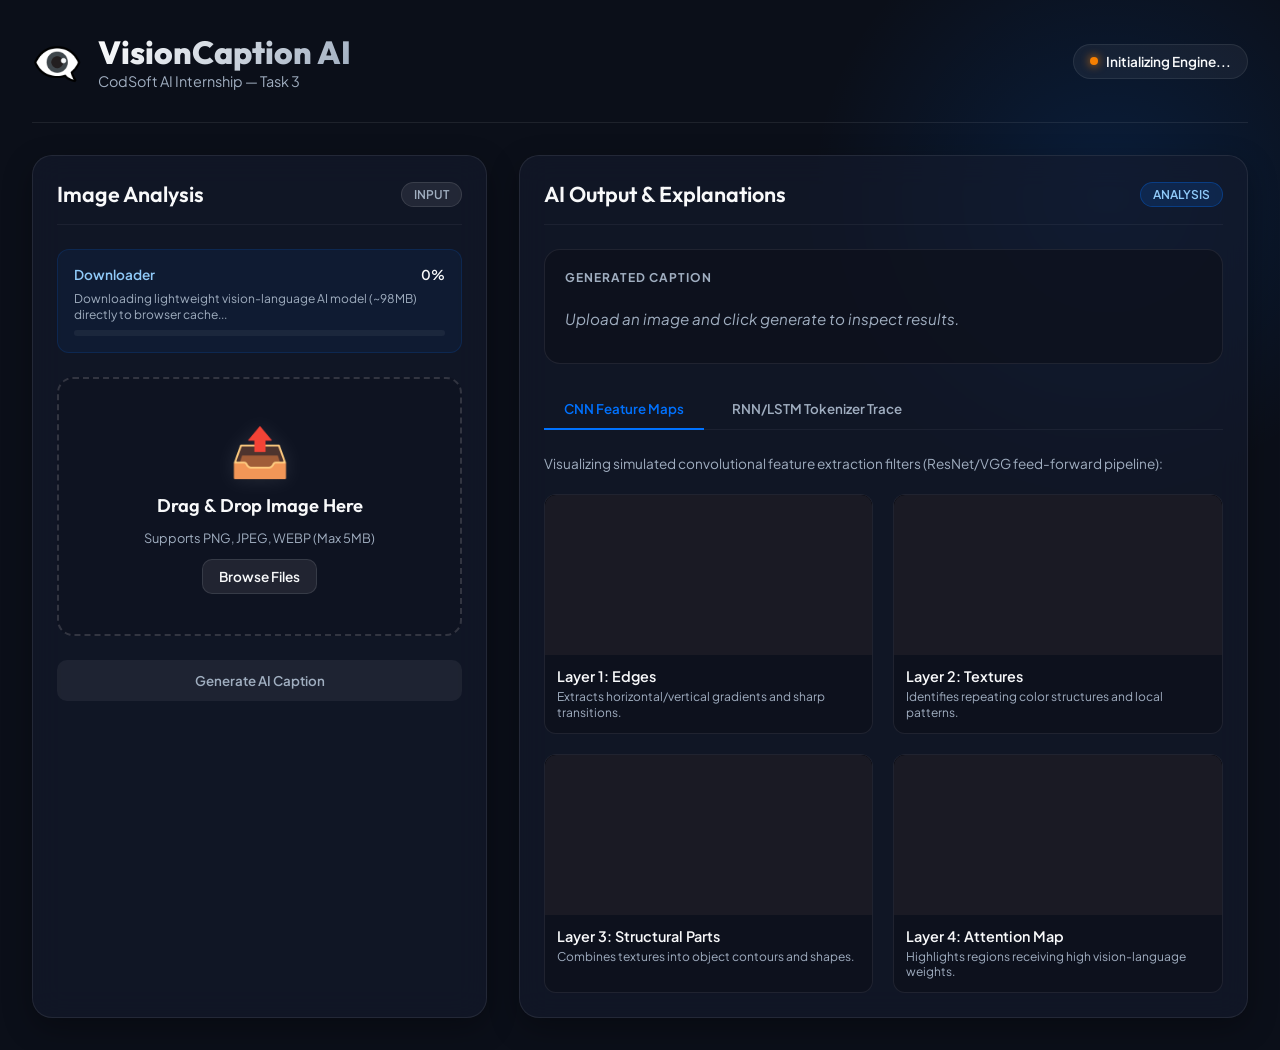
==== Task3_ImageCaptioning/web/index.html @ 7dd08971 "feat: implement Task 3, Task 4, and Task 5 with premium GUIs and clean tests" ====
<!DOCTYPE html>
<html lang="en">
<head>
    <meta charset="UTF-8">
    <meta name="viewport" content="width=device-width, initial-scale=1.0">
    <title>Image Captioning AI Dashboard</title>
    <!-- Google Fonts -->
    <link rel="preconnect" href="https://fonts.googleapis.com">
    <link rel="preconnect" href="https://fonts.gstatic.com" crossorigin>
    <link href="https://fonts.googleapis.com/css2?family=Outfit:wght@300;400;600;800&family=Plus+Jakarta+Sans:wght@300;400;600;700&display=swap" rel="stylesheet">
    <link rel="stylesheet" href="style.css">
</head>
<body>
    <div class="glass-bg-glow"></div>
    <div class="container">
        <!-- Header -->
        <header class="app-header">
            <div class="logo">
                <span class="logo-icon">👁️‍🗨️</span>
                <div class="logo-text">
                    <h1>VisionCaption AI</h1>
                    <p>CodSoft AI Internship — Task 3</p>
                </div>
            </div>
            <div class="model-badge" id="model-status-badge">
                <span class="status-dot offline" id="status-dot"></span>
                <span id="status-text">Initializing Engine...</span>
            </div>
        </header>

        <!-- Main Grid Layout -->
        <main class="dashboard-grid">
            
            <!-- Left Panel: Input & Model Control -->
            <section class="panel upload-panel">
                <div class="panel-header">
                    <h2>Image Analysis</h2>
                    <span class="badge">Input</span>
                </div>
                
                <!-- Model Downloader Alert -->
                <div class="model-loader-container" id="model-loader-container">
                    <div class="loader-info">
                        <span class="loader-title">Downloader</span>
                        <span class="loader-progress" id="loader-progress-percent">0%</span>
                    </div>
                    <p class="loader-description">Downloading lightweight vision-language AI model (~98MB) directly to browser cache...</p>
                    <div class="progress-track">
                        <div class="progress-bar" id="model-progress-bar"></div>
                    </div>
                </div>

                <!-- Drag & Drop Upload Zone -->
                <div class="upload-zone" id="upload-zone">
                    <input type="file" id="image-input" accept="image/*" class="file-input">
                    <div class="upload-prompt" id="upload-prompt">
                        <span class="upload-icon">📤</span>
                        <h3>Drag & Drop Image Here</h3>
                        <p>Supports PNG, JPEG, WEBP (Max 5MB)</p>
                        <button class="btn btn-secondary" id="browse-btn">Browse Files</button>
                    </div>
                    <div class="preview-container" id="preview-container" style="display: none;">
                        <img id="image-preview" src="#" alt="Upload Preview">
                        <button class="btn-remove" id="remove-img-btn" title="Remove Image">&times;</button>
                    </div>
                </div>

                <div class="action-bar">
                    <button class="btn btn-primary btn-block" id="generate-caption-btn" disabled>
                        <span>Generate AI Caption</span>
                    </button>
                </div>
            </section>

            <!-- Right Panel: Results & Explanations -->
            <section class="panel results-panel">
                <div class="panel-header">
                    <h2>AI Output & Explanations</h2>
                    <span class="badge active">Analysis</span>
                </div>

                <!-- Result Caption Output -->
                <div class="caption-output-box">
                    <span class="output-label">Generated Caption</span>
                    <div class="caption-text-container">
                        <p id="caption-placeholder" class="placeholder-text">Upload an image and click generate to inspect results.</p>
                        <h2 id="caption-output" class="caption-main" style="display: none;"></h2>
                    </div>
                </div>

                <!-- Explanation Tab Headers -->
                <div class="tabs-container">
                    <button class="tab-btn active" id="tab-cnn">
                        <span>CNN Feature Maps</span>
                    </button>
                    <button class="tab-btn" id="tab-lstm">
                        <span>RNN/LSTM Tokenizer Trace</span>
                    </button>
                </div>

                <!-- Tab Panels -->
                <div class="tab-content">
                    
                    <!-- Tab 1: CNN Layer Maps -->
                    <div class="tab-pane active" id="pane-cnn">
                        <p class="pane-description">Visualizing simulated convolutional feature extraction filters (ResNet/VGG feed-forward pipeline):</p>
                        <div class="cnn-maps-grid">
                            
                            <div class="map-card">
                                <div class="map-img-container">
                                    <img id="map-edges" src="data:image/svg+xml;utf8,<svg xmlns='http://www.w3.org/2000/svg' width='224' height='224'><rect width='224' height='224' fill='%231a1a24'/></svg>" alt="Layer 1 Edges">
                                </div>
                                <div class="map-info">
                                    <h4>Layer 1: Edges</h4>
                                    <p>Extracts horizontal/vertical gradients and sharp transitions.</p>
                                </div>
                            </div>

                            <div class="map-card">
                                <div class="map-img-container">
                                    <img id="map-textures" src="data:image/svg+xml;utf8,<svg xmlns='http://www.w3.org/2000/svg' width='224' height='224'><rect width='224' height='224' fill='%231a1a24'/></svg>" alt="Layer 2 Textures">
                                </div>
                                <div class="map-info">
                                    <h4>Layer 2: Textures</h4>
                                    <p>Identifies repeating color structures and local patterns.</p>
                                </div>
                            </div>

                            <div class="map-card">
                                <div class="map-img-container">
                                    <img id="map-parts" src="data:image/svg+xml;utf8,<svg xmlns='http://www.w3.org/2000/svg' width='224' height='224'><rect width='224' height='224' fill='%231a1a24'/></svg>" alt="Layer 3 Structural Parts">
                                </div>
                                <div class="map-info">
                                    <h4>Layer 3: Structural Parts</h4>
                                    <p>Combines textures into object contours and shapes.</p>
                                </div>
                            </div>

                            <div class="map-card">
                                <div class="map-img-container">
                                    <img id="map-heatmap" src="data:image/svg+xml;utf8,<svg xmlns='http://www.w3.org/2000/svg' width='224' height='224'><rect width='224' height='224' fill='%231a1a24'/></svg>" alt="Layer 4 Attention Activation Heatmap">
                                </div>
                                <div class="map-info">
                                    <h4>Layer 4: Attention Map</h4>
                                    <p>Highlights regions receiving high vision-language weights.</p>
                                </div>
                            </div>

                        </div>
                    </div>

                    <!-- Tab 2: LSTM Token Trace -->
                    <div class="tab-pane" id="pane-lstm">
                        <p class="pane-description">Visualizing natural language generation. The RNN/LSTM generates one word at a time based on the image features and previous tokens:</p>
                        <div class="lstm-trace-list" id="lstm-trace-list">
                            <div class="trace-empty">
                                <span class="empty-icon">🔠</span>
                                <p>Generate a caption to inspect the word-by-word probability sequence.</p>
                            </div>
                        </div>
                    </div>

                </div>
            </section>
        </main>
    </div>

    <!-- Load Transformers.js CDN -->
    <script type="module" src="script.js"></script>
</body>
</html>
---- Task3_ImageCaptioning/web/style.css ----
:root {
    --bg-color: #0b0f19;
    --panel-bg: rgba(20, 27, 45, 0.65);
    --panel-border: rgba(255, 255, 255, 0.08);
    --accent-blue: #0072ff;
    --accent-blue-rgb: 0, 114, 255;
    --accent-orange: #f77f00;
    --accent-green: #00f5d4;
    --text-primary: #f8f9fa;
    --text-secondary: #a0aec0;
    --card-bg: rgba(13, 17, 28, 0.7);
    --font-header: 'Outfit', sans-serif;
    --font-body: 'Plus Jakarta Sans', sans-serif;
}

* {
    box-sizing: border-box;
    margin: 0;
    padding: 0;
}

body {
    background-color: var(--bg-color);
    color: var(--text-primary);
    font-family: var(--font-body);
    min-height: 100vh;
    overflow-x: hidden;
    position: relative;
}

/* Glass Background Glows */
.glass-bg-glow {
    position: absolute;
    width: 600px;
    height: 600px;
    background: radial-gradient(circle, rgba(var(--accent-blue-rgb), 0.15) 0%, rgba(0, 0, 0, 0) 70%);
    top: -10%;
    right: -10%;
    z-index: -1;
    pointer-events: none;
}

.container {
    max-width: 1400px;
    margin: 0 auto;
    padding: 2rem;
}

/* Header styling */
.app-header {
    display: flex;
    justify-content: space-between;
    align-items: center;
    padding-bottom: 2rem;
    border-bottom: 1px solid var(--panel-border);
    margin-bottom: 2rem;
}

.logo {
    display: flex;
    align-items: center;
    gap: 1rem;
}

.logo-icon {
    font-size: 2.5rem;
}

.logo-text h1 {
    font-family: var(--font-header);
    font-size: 2rem;
    font-weight: 800;
    background: linear-gradient(135deg, #fff 0%, var(--text-secondary) 100%);
    -webkit-background-clip: text;
    -webkit-text-fill-color: transparent;
}

.logo-text p {
    font-size: 0.9rem;
    color: var(--text-secondary);
}

.model-badge {
    background: rgba(255, 255, 255, 0.05);
    border: 1px solid var(--panel-border);
    padding: 0.5rem 1rem;
    border-radius: 50px;
    display: flex;
    align-items: center;
    gap: 0.5rem;
    font-size: 0.85rem;
    color: var(--text-primary);
    font-weight: 600;
}

.status-dot {
    width: 8px;
    height: 8px;
    border-radius: 50%;
    display: inline-block;
}

.status-dot.offline {
    background-color: var(--accent-orange);
    box-shadow: 0 0 10px var(--accent-orange);
}

.status-dot.loading {
    background-color: #ffb703;
    box-shadow: 0 0 10px #ffb703;
    animation: pulse 1.5s infinite;
}

.status-dot.online {
    background-color: var(--accent-green);
    box-shadow: 0 0 10px var(--accent-green);
}

/* Dashboard Grid Layout */
.dashboard-grid {
    display: grid;
    grid-template-columns: 1fr 1.6fr;
    gap: 2rem;
}

@media (max-width: 1024px) {
    .dashboard-grid {
        grid-template-columns: 1fr;
    }
}

/* Panels */
.panel {
    background: var(--panel-bg);
    border: 1px solid var(--panel-border);
    border-radius: 20px;
    padding: 1.5rem;
    backdrop-filter: blur(15px);
    box-shadow: 0 10px 30px rgba(0, 0, 0, 0.3);
    display: flex;
    flex-direction: column;
    gap: 1.5rem;
}

.panel-header {
    display: flex;
    justify-content: space-between;
    align-items: center;
    border-bottom: 1px solid rgba(255, 255, 255, 0.05);
    padding-bottom: 1rem;
}

.panel-header h2 {
    font-family: var(--font-header);
    font-size: 1.35rem;
    font-weight: 600;
}

.badge {
    background: rgba(255, 255, 255, 0.08);
    border: 1px solid rgba(255, 255, 255, 0.1);
    font-size: 0.75rem;
    padding: 0.25rem 0.75rem;
    border-radius: 50px;
    color: var(--text-secondary);
    font-weight: 600;
    text-transform: uppercase;
}

.badge.active {
    background: rgba(0, 114, 255, 0.15);
    border-color: rgba(0, 114, 255, 0.3);
    color: #90caf9;
}

/* Loader bar style */
.model-loader-container {
    background: rgba(0, 114, 255, 0.06);
    border: 1px solid rgba(0, 114, 255, 0.15);
    border-radius: 12px;
    padding: 1rem;
    display: flex;
    flex-direction: column;
    gap: 0.5rem;
}

.loader-info {
    display: flex;
    justify-content: space-between;
    font-weight: 600;
    font-size: 0.85rem;
}

.loader-title {
    color: #90caf9;
}

.loader-description {
    font-size: 0.75rem;
    color: var(--text-secondary);
    line-height: 1.3;
}

.progress-track {
    background: rgba(255, 255, 255, 0.05);
    height: 6px;
    border-radius: 50px;
    overflow: hidden;
    width: 100%;
}

.progress-bar {
    background: linear-gradient(90deg, var(--accent-blue), var(--accent-green));
    height: 100%;
    width: 0%;
    transition: width 0.3s ease;
}

/* Upload zone */
.upload-zone {
    border: 2px dashed rgba(255, 255, 255, 0.15);
    border-radius: 16px;
    padding: 2.5rem 1rem;
    text-align: center;
    position: relative;
    cursor: pointer;
    background: rgba(13, 17, 28, 0.4);
    transition: all 0.3s cubic-bezier(0.4, 0, 0.2, 1);
}

.upload-zone:hover, .upload-zone.dragover {
    border-color: var(--accent-blue);
    background: rgba(0, 114, 255, 0.05);
    box-shadow: 0 0 20px rgba(var(--accent-blue-rgb), 0.1);
}

.file-input {
    position: absolute;
    width: 100%;
    height: 100%;
    top: 0;
    left: 0;
    opacity: 0;
    cursor: pointer;
}

.upload-prompt {
    display: flex;
    flex-direction: column;
    align-items: center;
    gap: 0.8rem;
}

.upload-icon {
    font-size: 3rem;
    filter: drop-shadow(0 0 10px rgba(255,255,255,0.1));
}

.upload-prompt h3 {
    font-family: var(--font-header);
    font-size: 1.15rem;
    font-weight: 600;
}

.upload-prompt p {
    font-size: 0.8rem;
    color: var(--text-secondary);
}

.preview-container {
    position: relative;
    width: 100%;
    max-height: 280px;
    border-radius: 12px;
    overflow: hidden;
    display: flex;
    justify-content: center;
    background: #000;
}

#image-preview {
    max-width: 100%;
    max-height: 280px;
    object-fit: contain;
}

.btn-remove {
    position: absolute;
    top: 8px;
    right: 8px;
    background: rgba(0,0,0,0.7);
    color: #fff;
    border: none;
    width: 28px;
    height: 28px;
    border-radius: 50%;
    cursor: pointer;
    font-size: 1.2rem;
    line-height: 28px;
    z-index: 10;
    transition: background 0.2s;
}

.btn-remove:hover {
    background: #ff4d4d;
}

/* Buttons */
.btn {
    font-family: var(--font-body);
    font-weight: 600;
    padding: 0.75rem 1.5rem;
    border-radius: 10px;
    border: none;
    cursor: pointer;
    transition: all 0.2s ease;
    display: inline-flex;
    justify-content: center;
    align-items: center;
}

.btn-primary {
    background: var(--accent-blue);
    color: #fff;
    box-shadow: 0 4px 15px rgba(var(--accent-blue-rgb), 0.3);
}

.btn-primary:hover:not(:disabled) {
    background: #1e88e5;
    transform: translateY(-2px);
    box-shadow: 0 6px 20px rgba(var(--accent-blue-rgb), 0.4);
}

.btn-primary:disabled {
    background: rgba(255,255,255,0.06);
    color: var(--text-secondary);
    cursor: not-allowed;
    box-shadow: none;
}

.btn-secondary {
    background: rgba(255, 255, 255, 0.08);
    color: var(--text-primary);
    border: 1px solid rgba(255, 255, 255, 0.1);
    font-size: 0.85rem;
    padding: 0.5rem 1rem;
}

.btn-secondary:hover {
    background: rgba(255, 255, 255, 0.15);
}

.btn-block {
    width: 100%;
}

/* Outputs & Caption Styling */
.caption-output-box {
    background: var(--card-bg);
    border: 1px solid var(--panel-border);
    border-radius: 16px;
    padding: 1.25rem;
}

.output-label {
    font-size: 0.75rem;
    text-transform: uppercase;
    color: var(--text-secondary);
    font-weight: 700;
    letter-spacing: 1px;
    margin-bottom: 0.5rem;
    display: block;
}

.caption-text-container {
    min-height: 50px;
    display: flex;
    align-items: center;
}

.placeholder-text {
    color: var(--text-secondary);
    font-style: italic;
    font-size: 0.95rem;
}

.caption-main {
    font-family: var(--font-header);
    font-size: 1.6rem;
    font-weight: 600;
    color: #fff;
    line-height: 1.4;
    letter-spacing: -0.5px;
    animation: slideInUp 0.4s ease forwards;
}

/* Tabs */
.tabs-container {
    display: flex;
    gap: 0.5rem;
    border-bottom: 1px solid rgba(255, 255, 255, 0.05);
}

.tab-btn {
    font-family: var(--font-body);
    font-weight: 600;
    color: var(--text-secondary);
    background: none;
    border: none;
    padding: 0.75rem 1.25rem;
    cursor: pointer;
    position: relative;
    transition: color 0.3s;
}

.tab-btn:hover {
    color: var(--text-primary);
}

.tab-btn.active {
    color: var(--accent-blue);
}

.tab-btn.active::after {
    content: '';
    position: absolute;
    bottom: -1px;
    left: 0;
    width: 100%;
    height: 2px;
    background: var(--accent-blue);
}

.tab-content {
    min-height: 250px;
}

.tab-pane {
    display: none;
}

.tab-pane.active {
    display: block;
    animation: fadeIn 0.4s ease forwards;
}

.pane-description {
    font-size: 0.85rem;
    color: var(--text-secondary);
    margin-bottom: 1.25rem;
    line-height: 1.5;
}

/* CNN Maps Grid */
.cnn-maps-grid {
    display: grid;
    grid-template-columns: repeat(2, 1fr);
    gap: 1.25rem;
}

@media (max-width: 640px) {
    .cnn-maps-grid {
        grid-template-columns: 1fr;
    }
}

.map-card {
    background: var(--card-bg);
    border: 1px solid var(--panel-border);
    border-radius: 12px;
    overflow: hidden;
    transition: all 0.3s ease;
}

.map-card:hover {
    transform: translateY(-3px);
    border-color: rgba(var(--accent-blue-rgb), 0.3);
}

.map-img-container {
    width: 100%;
    height: 160px;
    background: #000;
    display: flex;
    justify-content: center;
    align-items: center;
    overflow: hidden;
}

.map-img-container img {
    width: 100%;
    height: 100%;
    object-fit: cover;
    transition: filter 0.3s;
}

.map-info {
    padding: 0.75rem;
    display: flex;
    flex-direction: column;
    gap: 0.25rem;
}

.map-info h4 {
    font-size: 0.9rem;
    font-weight: 600;
}

.map-info p {
    font-size: 0.75rem;
    color: var(--text-secondary);
    line-height: 1.3;
}

/* LSTM Trace Styling */
.lstm-trace-list {
    display: flex;
    flex-direction: column;
    gap: 1rem;
}

.trace-empty {
    text-align: center;
    padding: 3rem 1rem;
    color: var(--text-secondary);
    display: flex;
    flex-direction: column;
    align-items: center;
    gap: 1rem;
}

.empty-icon {
    font-size: 2.5rem;
    opacity: 0.3;
}

.trace-step-card {
    background: var(--card-bg);
    border: 1px solid var(--panel-border);
    border-radius: 12px;
    padding: 1rem;
    display: flex;
    flex-direction: column;
    gap: 0.75rem;
    animation: fadeIn 0.4s ease forwards;
}

.trace-step-header {
    display: flex;
    justify-content: space-between;
    align-items: center;
    font-size: 0.85rem;
    border-bottom: 1px solid rgba(255,255,255,0.05);
    padding-bottom: 0.5rem;
}

.step-num {
    font-weight: 700;
    color: var(--accent-orange);
}

.step-context {
    color: var(--text-secondary);
}

.step-context strong {
    color: #fff;
    font-family: monospace;
    font-size: 0.95rem;
    background: rgba(255,255,255,0.06);
    padding: 0.1rem 0.4rem;
    border-radius: 4px;
}

.trace-probabilities {
    display: flex;
    flex-direction: column;
    gap: 0.5rem;
}

.prob-row {
    display: flex;
    align-items: center;
    gap: 1rem;
    font-size: 0.85rem;
}

.prob-word {
    font-family: monospace;
    width: 80px;
    text-align: right;
    font-size: 0.9rem;
}

.prob-word.selected {
    color: var(--accent-green);
    font-weight: 700;
}

.prob-bar-container {
    flex-grow: 1;
    background: rgba(255,255,255,0.04);
    height: 12px;
    border-radius: 4px;
    overflow: hidden;
}

.prob-bar {
    height: 100%;
    background: rgba(255,255,255,0.3);
    border-radius: 4px;
    transition: width 0.5s ease;
}

.prob-row.selected .prob-bar {
    background: linear-gradient(90deg, var(--accent-blue), var(--accent-green));
}

.prob-val {
    width: 45px;
    text-align: left;
    color: var(--text-secondary);
    font-weight: 600;
}

.prob-row.selected .prob-val {
    color: var(--accent-green);
}

/* Animations */
@keyframes fadeIn {
    from { opacity: 0; transform: scale(0.98); }
    to { opacity: 1; transform: scale(1); }
}

@keyframes slideInUp {
    from { opacity: 0; transform: translateY(10px); }
    to { opacity: 1; transform: translateY(0); }
}

@keyframes pulse {
    0% { transform: scale(1); opacity: 1; }
    50% { transform: scale(1.1); opacity: 0.6; }
    100% { transform: scale(1); opacity: 1; }
}
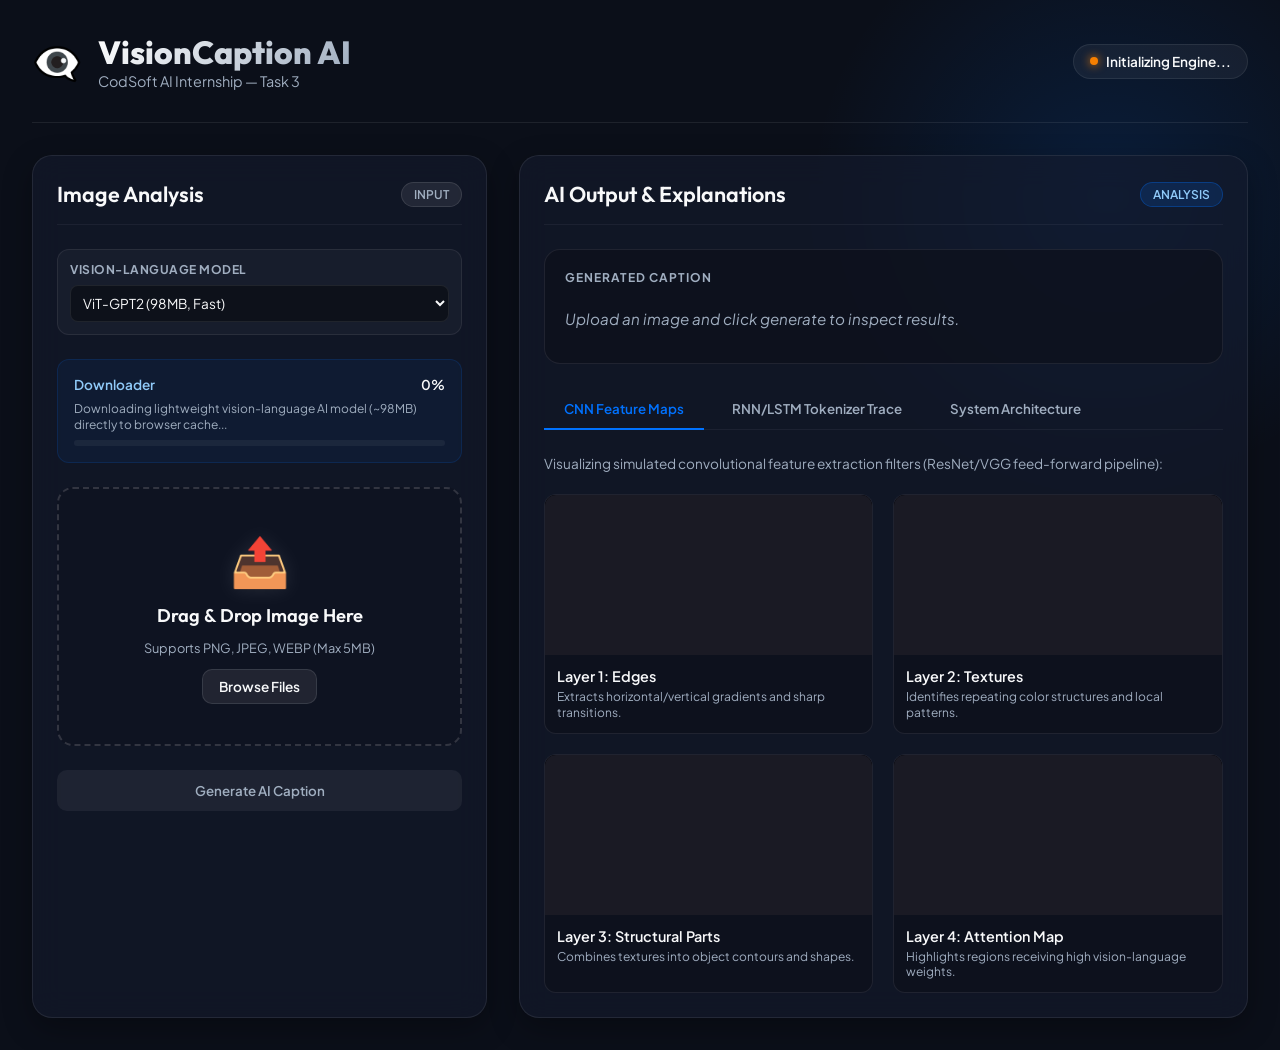
==== commit fd9e1860: "fix: resolve model-switching pipelines, clear captions on selection change, ensure RawImage inferenc" ====
--- a/Task3_ImageCaptioning/web/index.html
+++ b/Task3_ImageCaptioning/web/index.html
@@ -38,6 +38,15 @@
                     <span class="badge">Input</span>
                 </div>
                 
+                <!-- Model Selection Control -->
+                <div class="model-selection-box">
+                    <label for="model-selector" class="control-label">Vision-Language Model</label>
+                    <select id="model-selector" class="select-control">
+                        <option value="vit-gpt2" selected>ViT-GPT2 (98MB, Fast)</option>
+                        <option value="blip-base">BLIP-Base (98MB, Accurate)</option>
+                    </select>
+                </div>
+                
                 <!-- Model Downloader Alert -->
                 <div class="model-loader-container" id="model-loader-container">
                     <div class="loader-info">
@@ -96,6 +105,9 @@
                     <button class="tab-btn" id="tab-lstm">
                         <span>RNN/LSTM Tokenizer Trace</span>
                     </button>
+                    <button class="tab-btn" id="tab-arch">
+                        <span>System Architecture</span>
+                    </button>
                 </div>
 
                 <!-- Tab Panels -->
@@ -152,6 +164,16 @@
                     <!-- Tab 2: LSTM Token Trace -->
                     <div class="tab-pane" id="pane-lstm">
                         <p class="pane-description">Visualizing natural language generation. The RNN/LSTM generates one word at a time based on the image features and previous tokens:</p>
+                        
+                        <!-- RNN Playback Controls -->
+                        <div class="player-controls" id="rnn-player-controls" style="display: none;">
+                            <button class="btn btn-secondary btn-small" id="btn-player-prev" title="Step Back">⏮️ Back</button>
+                            <button class="btn btn-primary btn-small" id="btn-player-toggle" title="Auto Play">▶️ Play</button>
+                            <button class="btn btn-secondary btn-small" id="btn-player-next" title="Step Forward">Next ⏭️</button>
+                            <button class="btn btn-secondary btn-small" id="btn-player-reset" title="Reset">🔄 Reset</button>
+                            <span class="player-status" id="player-status-text">Step 0/0</span>
+                        </div>
+
                         <div class="lstm-trace-list" id="lstm-trace-list">
                             <div class="trace-empty">
                                 <span class="empty-icon">🔠</span>
@@ -160,9 +182,73 @@
                         </div>
                     </div>
 
+                    <!-- Tab 3: System Architecture -->
+                    <div class="tab-pane" id="pane-arch">
+                        <p class="pane-description">Vision-Language Model Encoder-Decoder Architecture. The Vision Transformer (ViT) or CNN encodes the image, which is fed as context to the GPT-2 or LSTM text decoder:</p>
+                        <div class="arch-container">
+                            <svg viewBox="0 0 800 350" width="100%" height="auto" class="arch-svg">
+                                <defs>
+                                    <linearGradient id="grad-blue" x1="0%" y1="0%" x2="100%" y2="100%">
+                                        <stop offset="0%" stop-color="#0052d4" />
+                                        <stop offset="100%" stop-color="#4364f7" />
+                                    </linearGradient>
+                                    <linearGradient id="grad-orange" x1="0%" y1="0%" x2="100%" y2="100%">
+                                        <stop offset="0%" stop-color="#f77f00" />
+                                        <stop offset="100%" stop-color="#d62828" />
+                                    </linearGradient>
+                                    <linearGradient id="grad-green" x1="0%" y1="0%" x2="100%" y2="100%">
+                                        <stop offset="0%" stop-color="#00b4db" />
+                                        <stop offset="100%" stop-color="#00f5d4" />
+                                    </linearGradient>
+                                    <filter id="glow" x="-20%" y="-20%" width="140%" height="140%">
+                                        <feGaussianBlur stdDeviation="5" result="blur" />
+                                        <feComposite in="SourceGraphic" in2="blur" operator="over" />
+                                    </filter>
+                                </defs>
+                                
+                                <path d="M110,175 L160,175" stroke="#4364f7" stroke-dasharray="4" stroke-width="2" />
+                                <path d="M260,175 L310,175" stroke="#4364f7" stroke-width="2" />
+                                <path d="M410,175 L460,175" stroke="#00f5d4" stroke-width="2" />
+                                <path d="M560,175 L610,175" stroke="#f77f00" stroke-width="2" />
+                                <path d="M710,175 L740,175" stroke="#f77f00" stroke-width="2" />
+                                <path d="M660,115 L660,70 L510,70 L510,115" stroke="#a0aec0" stroke-dasharray="3" stroke-width="1.5" fill="none" />
+                                
+                                <rect x="10" y="130" width="100" height="90" rx="8" fill="rgba(255,255,255,0.05)" stroke="rgba(255,255,255,0.2)" stroke-width="2" />
+                                <text x="60" y="170" fill="#a0aec0" font-family="Plus Jakarta Sans" font-size="12" text-anchor="middle" font-weight="600">INPUT IMAGE</text>
+                                <text x="60" y="190" fill="#a0aec0" font-family="Plus Jakarta Sans" font-size="10" text-anchor="middle">224 x 224 x 3</text>
+                                
+                                <rect x="160" y="120" width="100" height="110" rx="12" fill="url(#grad-blue)" filter="url(#glow)" />
+                                <text x="210" y="165" fill="#fff" font-family="Outfit" font-size="14" font-weight="bold" text-anchor="middle">ENCODER</text>
+                                <text x="210" y="185" fill="#e0e0e0" font-family="Plus Jakarta Sans" font-size="11" text-anchor="middle">(ViT / CNN)</text>
+                                <text x="210" y="205" fill="#90caf9" font-family="Plus Jakarta Sans" font-size="9" text-anchor="middle">Extracts Visual Features</text>
+                                
+                                <rect x="310" y="135" width="100" height="80" rx="10" fill="rgba(20, 27, 45, 0.9)" stroke="#4364f7" stroke-width="2" />
+                                <text x="360" y="170" fill="#fff" font-family="Plus Jakarta Sans" font-size="11" font-weight="bold" text-anchor="middle">Visual Features</text>
+                                <text x="360" y="190" fill="#a0aec0" font-family="Plus Jakarta Sans" font-size="9" text-anchor="middle">Shape: [Batch, 197, 768]</text>
+                                
+                                <circle cx="510" cy="175" r="50" fill="url(#grad-green)" filter="url(#glow)" />
+                                <text x="510" y="170" fill="#0b0f19" font-family="Outfit" font-size="12" font-weight="bold" text-anchor="middle">CROSS</text>
+                                <text x="510" y="185" fill="#0b0f19" font-family="Outfit" font-size="12" font-weight="bold" text-anchor="middle">ATTENTION</text>
+                                
+                                <rect x="610" y="120" width="100" height="110" rx="12" fill="url(#grad-orange)" filter="url(#glow)" />
+                                <text x="660" y="165" fill="#fff" font-family="Outfit" font-size="14" font-weight="bold" text-anchor="middle">DECODER</text>
+                                <text x="660" y="185" fill="#e0e0e0" font-family="Plus Jakarta Sans" font-size="11" text-anchor="middle">(GPT-2 / RNN)</text>
+                                <text x="660" y="205" fill="#ffe0b2" font-family="Plus Jakarta Sans" font-size="9" text-anchor="middle">Autoregressive Text</text>
+                                
+                                <rect x="740" y="145" width="50" height="60" rx="8" fill="rgba(255,255,255,0.05)" stroke="rgba(255,255,255,0.2)" stroke-width="1.5" />
+                                <text x="765" y="175" fill="#a0aec0" font-family="Plus Jakarta Sans" font-size="12" text-anchor="middle" font-weight="bold">WORD</text>
+                                <text x="765" y="192" fill="#f77f00" font-family="Plus Jakarta Sans" font-size="10" text-anchor="middle">token</text>
+                                
+                                <text x="585" y="60" fill="#a0aec0" font-family="Plus Jakarta Sans" font-size="10" text-anchor="middle">Autoregressive Feedback Loop</text>
+                            </svg>
+                        </div>
+                    </div>
+
                 </div>
             </section>
         </main>
+
+
     </div>
 
     <!-- Load Transformers.js CDN -->
--- a/Task3_ImageCaptioning/web/style.css
+++ b/Task3_ImageCaptioning/web/style.css
@@ -643,3 +643,130 @@
     50% { transform: scale(1.1); opacity: 0.6; }
     100% { transform: scale(1); opacity: 1; }
 }
+
+/* Model Selection Styles */
+.model-selection-box {
+    display: flex;
+    flex-direction: column;
+    gap: 0.5rem;
+    background: rgba(255, 255, 255, 0.03);
+    border: 1px solid var(--panel-border);
+    border-radius: 12px;
+    padding: 0.75rem;
+}
+
+.control-label {
+    font-size: 0.75rem;
+    font-weight: 700;
+    text-transform: uppercase;
+    color: var(--text-secondary);
+    letter-spacing: 0.5px;
+}
+
+.select-control {
+    background: #0d111a;
+    border: 1px solid var(--panel-border);
+    color: var(--text-primary);
+    font-family: var(--font-body);
+    font-size: 0.85rem;
+    padding: 0.5rem;
+    border-radius: 8px;
+    outline: none;
+    cursor: pointer;
+    transition: border-color 0.2s;
+}
+
+.select-control:focus {
+    border-color: var(--accent-blue);
+}
+
+/* RNN Step Player Controls */
+.player-controls {
+    display: flex;
+    align-items: center;
+    gap: 0.5rem;
+    background: rgba(255, 255, 255, 0.03);
+    border: 1px solid var(--panel-border);
+    padding: 0.5rem;
+    border-radius: 12px;
+    margin-bottom: 1.25rem;
+}
+
+.btn-small {
+    padding: 0.4rem 0.8rem;
+    font-size: 0.8rem;
+    border-radius: 6px;
+}
+
+.player-status {
+    font-size: 0.8rem;
+    font-weight: 600;
+    color: var(--accent-orange);
+    margin-left: auto;
+    padding-right: 0.5rem;
+}
+
+/* Active RNN Step Card Outline */
+.trace-step-card.active-step {
+    border-color: var(--accent-blue);
+    box-shadow: 0 0 15px rgba(var(--accent-blue-rgb), 0.15);
+    background: rgba(0, 114, 255, 0.05);
+}
+
+/* Architecture SVG Tab Styles */
+.arch-container {
+    background: var(--card-bg);
+    border: 1px solid var(--panel-border);
+    border-radius: 16px;
+    padding: 1.5rem;
+    display: flex;
+    justify-content: center;
+    align-items: center;
+}
+
+.arch-svg {
+    max-width: 100%;
+}
+
+/* Resume Portfolio Helper Styles */
+.resume-helper-panel {
+    background: linear-gradient(135deg, rgba(20, 27, 45, 0.75) 0%, rgba(13, 17, 28, 0.85) 100%);
+    border: 1px solid rgba(0, 245, 212, 0.2);
+    box-shadow: 0 10px 40px rgba(0, 245, 212, 0.05);
+}
+
+.resume-content-box {
+    display: flex;
+    flex-direction: column;
+    gap: 1rem;
+}
+
+.resume-text-area {
+    background: rgba(0, 0, 0, 0.3);
+    border: 1px solid var(--panel-border);
+    border-radius: 12px;
+    padding: 1.25rem;
+    font-size: 0.85rem;
+    line-height: 1.6;
+    color: var(--text-primary);
+}
+
+.resume-text-area > strong {
+    color: #00f5d4;
+    display: block;
+    margin-bottom: 0.5rem;
+    font-size: 0.95rem;
+}
+
+.resume-text-area strong {
+    color: #00f5d4;
+    font-weight: bold;
+}
+
+.resume-text-area ul {
+    margin-left: 1.25rem;
+}
+
+.resume-text-area li {
+    margin-bottom: 0.5rem;
+}
